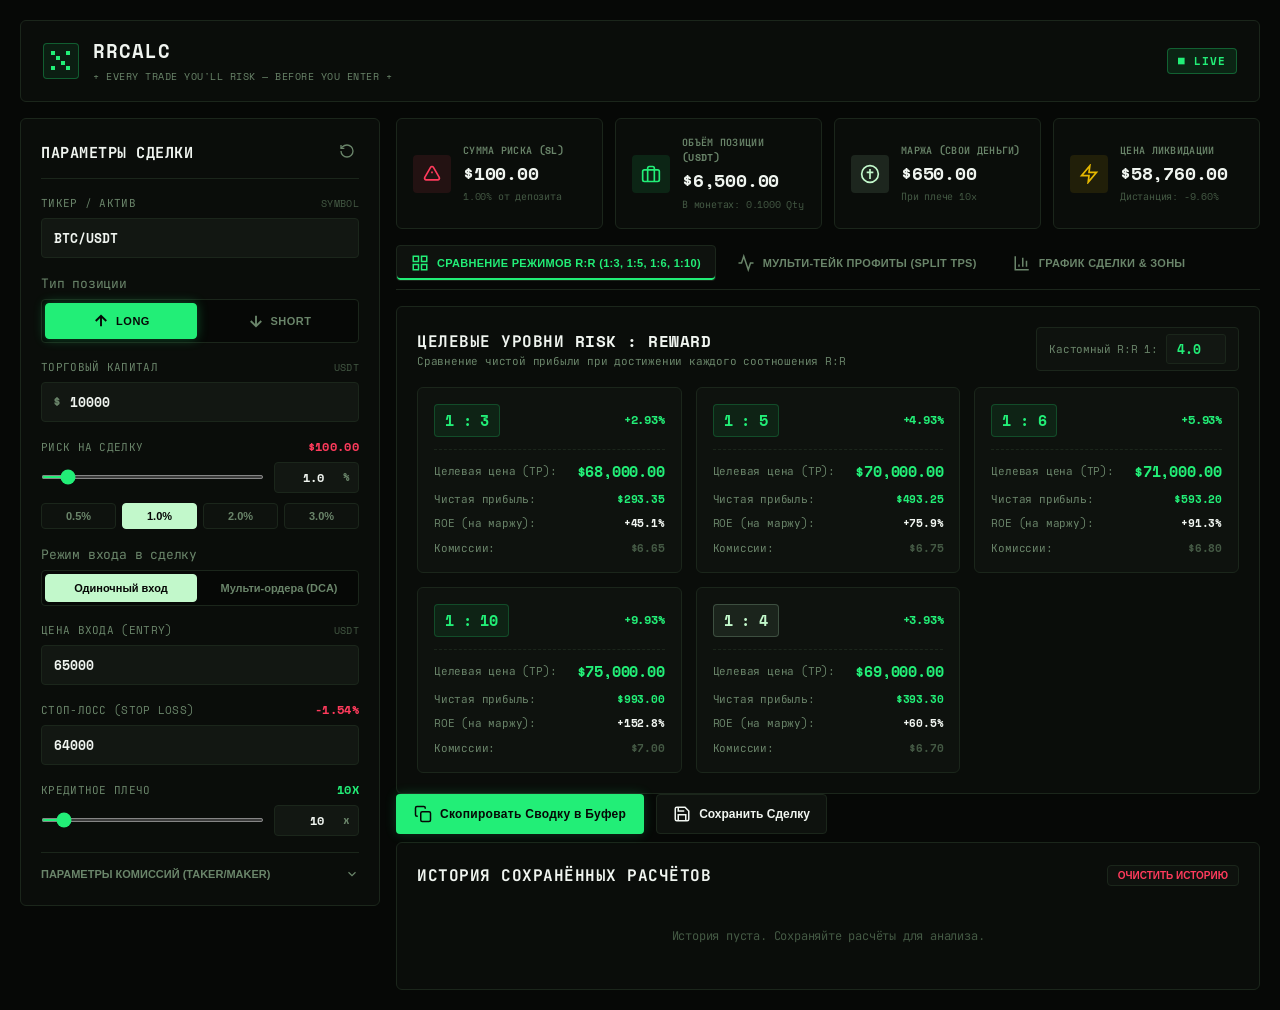
==== index.html @ 5f3790b4 "Add Ticker input and interactive trade pop-up modal for saved history" ====
<!DOCTYPE html>
<html lang="ru">
<head>
    <meta charset="UTF-8">
    <meta name="viewport" content="width=device-width, initial-scale=1.0">
    <title>Futures Risk & Reward Calculator | R:R 1:3, 1:5, 1:6, 1:10</title>
    <meta name="description" content="Профессиональный фьючерсный калькулятор риск-менеджмента, расчета размера позиции, плеча, ликвидации и R:R соотшений.">
    <!-- Google Fonts: Space Mono & JetBrains Mono -->
    <link rel="preconnect" href="https://fonts.googleapis.com">
    <link rel="preconnect" href="https://fonts.gstatic.com" crossorigin>
    <link href="https://fonts.googleapis.com/css2?family=JetBrains+Mono:wght@400;500;600;700&family=Space+Mono:ital,wght@0,400;0,700;1,400&display=swap" rel="stylesheet">
    <link rel="stylesheet" href="styles.css">
</head>
<body>
    <div class="app-container">
        <!-- BPSCAN Terminal Header Bar -->
        <header class="app-header">
            <div class="brand">
                <div class="brand-logo">
                    <svg width="24" height="24" viewBox="0 0 24 24" fill="none" xmlns="http://www.w3.org/2000/svg">
                        <rect x="2" y="2" width="4" height="4" fill="#22EE77"/>
                        <rect x="7" y="7" width="4" height="4" fill="#22EE77"/>
                        <rect x="12" y="12" width="4" height="4" fill="#22EE77"/>
                        <rect x="17" y="17" width="4" height="4" fill="#22EE77"/>
                        <rect x="17" y="2" width="4" height="4" fill="#22EE77"/>
                        <rect x="2" y="17" width="4" height="4" fill="#22EE77"/>
                    </svg>
                </div>
                <div class="brand-text">
                    <h1>RRCALC</h1>
                    <span class="brand-sub">+ EVERY TRADE YOU'LL RISK — BEFORE YOU ENTER +</span>
                </div>
            </div>
            <div class="header-status">
                <span class="live-badge">■ LIVE</span>
            </div>
        </header>

        <!-- Main Layout Split -->
        <div class="main-content">
            <!-- Sidebar: Parameters Input -->
            <aside class="sidebar-panel">
                <div class="panel-header">
                    <h2>Параметры Сделки</h2>
                    <button id="resetBtn" class="btn-icon" title="Сбросить всё">
                        <svg width="16" height="16" viewBox="0 0 24 24" fill="none" stroke="currentColor" stroke-width="2">
                            <path d="M3 12a9 9 0 1 0 9-9 9.75 9.75 0 0 0-6.74 2.74L3 8"/>
                            <path d="M3 3v5h5"/>
                        </svg>
                    </button>
                </div>

                <!-- Ticker / Coin Symbol -->
                <div class="input-group">
                    <div class="label-row">
                        <label for="tickerInput">Тикер / Актив</label>
                        <span class="unit">SYMBOL</span>
                    </div>
                    <div class="input-wrapper">
                        <input type="text" id="tickerInput" value="BTC/USDT" placeholder="BTC/USDT" style="text-transform: uppercase;">
                    </div>
                </div>

                <!-- Position Direction Switcher -->
                <div class="input-group">
                    <label>Тип позиции</label>
                    <div class="direction-switch">
                        <button id="dirLong" class="dir-btn long active">
                            <svg width="18" height="18" viewBox="0 0 24 24" fill="none" stroke="currentColor" stroke-width="2.5">
                                <path d="M12 19V5M5 12l7-7 7 7"/>
                            </svg>
                            LONG
                        </button>
                        <button id="dirShort" class="dir-btn short">
                            <svg width="18" height="18" viewBox="0 0 24 24" fill="none" stroke="currentColor" stroke-width="2.5">
                                <path d="M12 5v14M5 12l7 7 7-7"/>
                            </svg>
                            SHORT
                        </button>
                    </div>
                </div>

                <!-- Capital / Balance -->
                <div class="input-group">
                    <div class="label-row">
                        <label for="capitalInput">Торговый капитал</label>
                        <span class="unit">USDT</span>
                    </div>
                    <div class="input-wrapper has-symbol">
                        <span class="currency-symbol">$</span>
                        <input type="number" id="capitalInput" value="10000" step="100" min="1" placeholder="10000">
                    </div>
                </div>

                <!-- Risk Percentage -->
                <div class="input-group">
                    <div class="label-row">
                        <label for="riskPercentInput">Риск на сделку</label>
                        <span id="riskAmountDisplay" class="value-highlight red">$100.00</span>
                    </div>
                    <div class="slider-input-combo">
                        <input type="range" id="riskSlider" min="0.1" max="10" step="0.1" value="1.0">
                        <div class="number-suffix">
                            <input type="number" id="riskPercentInput" value="1.0" step="0.1" min="0.01" max="100">
                            <span>%</span>
                        </div>
                    </div>
                    <div class="preset-buttons">
                        <button class="risk-preset-btn" data-risk="0.5">0.5%</button>
                        <button class="risk-preset-btn active" data-risk="1.0">1.0%</button>
                        <button class="risk-preset-btn" data-risk="2.0">2.0%</button>
                        <button class="risk-preset-btn" data-risk="3.0">3.0%</button>
                    </div>
                </div>

                <!-- Entry Mode Switcher -->
                <div class="input-group">
                    <label>Режим входа в сделку</label>
                    <div class="mode-switch">
                        <button id="entryModeSingle" class="mode-btn active">Одиночный вход</button>
                        <button id="entryModeMulti" class="mode-btn">Мульти-ордера (DCA)</button>
                    </div>
                </div>

                <!-- Single Entry Price -->
                <div class="input-group" id="singleEntryGroup">
                    <div class="label-row">
                        <label for="entryPriceInput">Цена входа (Entry)</label>
                        <span class="unit">USDT</span>
                    </div>
                    <div class="input-wrapper">
                        <input type="number" id="entryPriceInput" value="65000" step="any" min="0.000001" placeholder="65000">
                    </div>
                </div>

                <!-- Multi-Order DCA Entry Group -->
                <div class="input-group hidden" id="multiEntryGroup">
                    <div class="label-row">
                        <label>Ордера входа (Сетка DCA)</label>
                        <span id="multiAvgPriceDisplay" class="value-highlight accent">Ср. цена: 65000</span>
                    </div>
                    <div id="multiOrdersList" class="multi-orders-list">
                        <!-- Dynamic Multi-Orders inputs -->
                    </div>
                    <button type="button" id="addMultiOrderBtn" class="btn-small-dashed">
                        + Добавить ордер входа
                    </button>
                    <div class="multi-alloc-warning" id="multiAllocWarning">
                        Сумма долей должна быть 100%
                    </div>
                </div>

                <!-- Stop Loss Price -->
                <div class="input-group">
                    <div class="label-row">
                        <label for="stopLossInput">Стоп-лосс (Stop Loss)</label>
                        <span id="stopDistanceDisplay" class="value-highlight red">-1.54%</span>
                    </div>
                    <div class="input-wrapper danger-focus">
                        <input type="number" id="stopLossInput" value="64000" step="any" min="0.000001" placeholder="64000">
                    </div>
                </div>

                <!-- Leverage & Margin Mode -->
                <div class="input-group">
                    <div class="label-row">
                        <label for="leverageInput">Кредитное плечо</label>
                        <span id="leverageValueDisplay" class="value-highlight accent">10x</span>
                    </div>
                    <div class="slider-input-combo">
                        <input type="range" id="leverageSlider" min="1" max="125" step="1" value="10">
                        <div class="number-suffix">
                            <input type="number" id="leverageInput" value="10" min="1" max="125">
                            <span>x</span>
                        </div>
                    </div>
                </div>

                <!-- Exchange Fee Settings -->
                <div class="input-group collapsible">
                    <button type="button" class="collapsible-toggle" id="feeToggle">
                        <span>Параметры комиссий (Taker/Maker)</span>
                        <svg width="14" height="14" viewBox="0 0 24 24" fill="none" stroke="currentColor" stroke-width="2">
                            <path d="M6 9l6 6 6-6"/>
                        </svg>
                    </button>
                    <div class="collapsible-content" id="feeContent">
                        <div class="label-row">
                            <label for="feeInput">Комиссия за сделку (вход + выход)</label>
                            <span class="unit">%</span>
                        </div>
                        <input type="number" id="feeInput" value="0.05" step="0.01" min="0">
                        <span class="help-text">По умолчанию 0.05% (средняя ставка фьючерсов Bybit/Binance)</span>
                    </div>
                </div>
            </aside>

            <!-- Dashboard Content Area -->
            <main class="dashboard-area">
                
                <!-- Quick Metric Cards Overview -->
                <section class="metrics-grid">
                    <div class="metric-card">
                        <div class="metric-icon risk-bg">
                            <svg width="20" height="20" viewBox="0 0 24 24" fill="none" stroke="currentColor" stroke-width="2">
                                <path d="M12 9v2m0 4h.01m-6.938 4h13.856c1.54 0 2.502-1.667 1.732-3L13.732 4c-.77-1.333-2.694-1.333-3.464 0L3.34 16c-.77 1.333.192 3 1.732 3z"/>
                            </svg>
                        </div>
                        <div class="metric-data">
                            <span class="metric-title">Сумма Риска (SL)</span>
                            <span class="metric-value red" id="cardRiskUsdt">$100.00</span>
                            <span class="metric-sub" id="cardRiskPct">1.00% от депозита</span>
                        </div>
                    </div>

                    <div class="metric-card">
                        <div class="metric-icon pos-bg">
                            <svg width="20" height="20" viewBox="0 0 24 24" fill="none" stroke="currentColor" stroke-width="2">
                                <rect x="2" y="7" width="20" height="14" rx="2" ry="2"/>
                                <path d="M16 21V5a2 2 0 0 0-2-2h-4a2 2 0 0 0-2 2v16"/>
                            </svg>
                        </div>
                        <div class="metric-data">
                            <span class="metric-title">Объём Позиции (USDT)</span>
                            <span class="metric-value accent" id="cardPosUsdt">$50.00</span>
                            <span class="metric-sub" id="cardPosCoins">В монетах: 5.00 Qty</span>
                        </div>
                    </div>

                    <div class="metric-card">
                        <div class="metric-icon margin-bg">
                            <svg width="20" height="20" viewBox="0 0 24 24" fill="none" stroke="currentColor" stroke-width="2">
                                <circle cx="12" cy="12" r="10"/>
                                <path d="M12 6v12M16 10H8"/>
                            </svg>
                        </div>
                        <div class="metric-data">
                            <span class="metric-title">Маржа (Свои деньги)</span>
                            <span class="metric-value accent" id="cardMarginUsdt">$650.00</span>
                            <span class="metric-sub" id="cardMarginRatio">При плече 10x</span>
                        </div>
                    </div>

                    <div class="metric-card">
                        <div class="metric-icon liq-bg">
                            <svg width="20" height="20" viewBox="0 0 24 24" fill="none" stroke="currentColor" stroke-width="2">
                                <path d="M13 2L3 14h9l-1 8 10-12h-9l1-8z"/>
                            </svg>
                        </div>
                        <div class="metric-data">
                            <span class="metric-title">Цена Ликвидации</span>
                            <span class="metric-value warning" id="cardLiqPrice">$58,760.00</span>
                            <span class="metric-sub" id="cardLiqDist">Дистанция: -9.60%</span>
                        </div>
                    </div>
                </section>

                <!-- Tabs Navigation -->
                <nav class="view-tabs">
                    <button class="tab-btn active" data-tab="tabRrModes">
                        <svg width="18" height="18" viewBox="0 0 24 24" fill="none" stroke="currentColor" stroke-width="2">
                            <rect x="3" y="3" width="7" height="7"/>
                            <rect x="14" y="3" width="7" height="7"/>
                            <rect x="14" y="14" width="7" height="7"/>
                            <rect x="3" y="14" width="7" height="7"/>
                        </svg>
                        Сравнение Режимов R:R (1:3, 1:5, 1:6, 1:10)
                    </button>
                    <button class="tab-btn hidden" id="tabBtnMultiOrders" data-tab="tabMultiOrders">
                        <svg width="18" height="18" viewBox="0 0 24 24" fill="none" stroke="currentColor" stroke-width="2">
                            <line x1="8" y1="6" x2="21" y2="6"></line>
                            <line x1="8" y1="12" x2="21" y2="12"></line>
                            <line x1="8" y1="18" x2="21" y2="18"></line>
                            <line x1="3" y1="6" x2="3.01" y2="6"></line>
                            <line x1="3" y1="12" x2="3.01" y2="12"></line>
                            <line x1="3" y1="18" x2="3.01" y2="18"></line>
                        </svg>
                        Детали Сетки Ордеров (DCA)
                    </button>
                    <button class="tab-btn" data-tab="tabPartialTp">
                        <svg width="18" height="18" viewBox="0 0 24 24" fill="none" stroke="currentColor" stroke-width="2">
                            <path d="M22 12h-4l-3 9L9 3l-3 9H2"/>
                        </svg>
                        Мульти-Тейк Профиты (Split TPs)
                    </button>
                    <button class="tab-btn" data-tab="tabVisualizer">
                        <svg width="18" height="18" viewBox="0 0 24 24" fill="none" stroke="currentColor" stroke-width="2">
                            <path d="M3 3v18h18"/>
                            <path d="M18 17V9"/>
                            <path d="M13 17V5"/>
                            <path d="M8 17v-3"/>
                        </svg>
                        График Сделки & Зоны
                    </button>
                </nav>

                <!-- TAB 1: R:R Target Modes -->
                <div id="tabRrModes" class="tab-pane active">
                    <div class="section-card">
                        <div class="section-header">
                            <div>
                                <h3>Целевые уровни Risk : Reward</h3>
                                <p class="section-subtitle">Сравнение чистой прибыли при достижении каждого соотношения R:R</p>
                            </div>
                            <div class="custom-rr-builder">
                                <label for="customRrInput">Кастомный R:R 1:</label>
                                <input type="number" id="customRrInput" value="4.0" step="0.1" min="0.5" max="100">
                            </div>
                        </div>

                        <div class="rr-cards-grid" id="rrCardsContainer">
                            <!-- Injected dynamically via JS: 1:3, 1:5, 1:6, 1:10, Custom -->
                        </div>
                    </div>
                <!-- TAB Multi-Orders Breakdown -->
                <div id="tabMultiOrders" class="tab-pane">
                    <div class="section-card">
                        <div class="section-header">
                            <div>
                                <h3>Детали лимитных ордеров (Сетка DCA)</h3>
                                <p class="section-subtitle">Расчёт объёмов, количества монет и маржи для каждого ордера сетки</p>
                            </div>
                            <div class="value-highlight accent" id="multiAvgEntrySummary">
                                Средняя цена входа: $0.00
                            </div>
                        </div>

                        <div class="table-responsive">
                            <table class="dca-table" id="dcaBreakdownTable">
                                <thead>
                                    <tr>
                                        <th>Ордер #</th>
                                        <th>Цена входа</th>
                                        <th>Доля (%)</th>
                                        <th>Номинал ($)</th>
                                        <th>Монеты (Qty)</th>
                                        <th>Маржа ($)</th>
                                        <th>Дистанция до SL</th>
                                    </tr>
                                </thead>
                                <tbody id="dcaBreakdownTbody">
                                    <!-- Dynamic rows injected via JS -->
                                </tbody>
                            </table>
                        </div>
                    </div>
                </div>

                <!-- TAB 2: Partial Take Profit Calculator -->
                <div id="tabPartialTp" class="tab-pane">
                    <div class="section-card">
                        <div class="section-header">
                            <div>
                                <h3>Частичный фиксация прибыли (Partial TPs)</h3>
                                <p class="section-subtitle">Разбей каскад тейк-профитов на несколько целей для снижения риска</p>
                            </div>
                            <button id="addTpStepBtn" class="btn-secondary">
                                + Добавить Тейк
                            </button>
                        </div>

                        <div class="partial-tp-layout">
                            <div class="tp-steps-list" id="tpStepsContainer">
                                <!-- Partial TP steps generated via JS -->
                            </div>

                            <div class="partial-tp-summary card-glass">
                                <h4>Итоговая сводка каскада</h4>
                                <div class="summary-line">
                                    <span>Распределено объёма:</span>
                                    <span id="tpTotalAllocatedPct" class="fw-bold">100%</span>
                                </div>
                                <div class="summary-line">
                                    <span>Средневзвешенный R:R:</span>
                                    <span id="tpWeightedRr" class="fw-bold green">1 : 4.80</span>
                                </div>
                                <div class="summary-line">
                                    <span>Общая чистая прибыль:</span>
                                    <span id="tpTotalProfitUsdt" class="fw-bold green">$480.00</span>
                                </div>
                                <div class="summary-line">
                                    <span>Прирост к депозиту:</span>
                                    <span id="tpTotalGrowthPct" class="fw-bold green">+4.80%</span>
                                </div>
                                <div class="alloc-progress-bar">
                                    <div id="allocProgressFill" class="alloc-progress-fill" style="width: 100%;"></div>
                                </div>
                            </div>
                        </div>
                    </div>
                </div>

                <!-- TAB 3: Interactive Canvas Visualizer -->
                <div id="tabVisualizer" class="tab-pane">
                    <div class="section-card visualizer-card">
                        <div class="section-header">
                            <div>
                                <h3>Визуализация Уровней и Зон</h3>
                                <p class="section-subtitle">Интерактивный график сделки с отображением расстояний, StopLoss, Тейков и Ликвидации</p>
                            </div>
                            <div class="vis-controls">
                                <button class="btn-small active" id="visToggleGrid">Сетка</button>
                                <button class="btn-small" id="visToggleLiq">Ликвидация</button>
                            </div>
                        </div>

                        <div class="canvas-wrapper">
                            <canvas id="tradeCanvas" width="900" height="480"></canvas>
                        </div>
                    </div>
                </div>

                <!-- Bottom Action Bar & History -->
                <section class="action-footer">
                    <div class="copy-box">
                        <button id="copySummaryBtn" class="btn-primary">
                            <svg width="18" height="18" viewBox="0 0 24 24" fill="none" stroke="currentColor" stroke-width="2">
                                <rect x="9" y="9" width="13" height="13" rx="2" ry="2"/>
                                <path d="M5 15H4a2 2 0 0 1-2-2V4a2 2 0 0 1 2-2h9a2 2 0 0 1 2 2v1"/>
                            </svg>
                            Скопировать Сводку в Буфер
                        </button>
                        <button id="saveHistoryBtn" class="btn-secondary">
                            <svg width="18" height="18" viewBox="0 0 24 24" fill="none" stroke="currentColor" stroke-width="2">
                                <path d="M19 21H5a2 2 0 0 1-2-2V5a2 2 0 0 1 2-2h11l5 5v11a2 2 0 0 1-2 2z"/>
                                <polyline points="17 21 17 13 7 13 7 21"/>
                                <polyline points="7 3 7 8 15 8"/>
                            </svg>
                            Сохранить Сделку
                        </button>
                    </div>
                </section>

                <!-- History Drawer / Section -->
                <section class="section-card history-section">
                    <div class="section-header">
                        <h3>История Сохранённых Расчётов</h3>
                        <button id="clearHistoryBtn" class="btn-small danger-text">Очистить историю</button>
                    </div>
                    <div id="historyListContainer" class="history-grid">
                        <div class="empty-state">История пуста. Сохраняйте расчёты для дальнейшего анализа.</div>
                    </div>
                </section>

            </main>
        </div>
    </div>

    <!-- Notification Toast -->
    <div id="toast" class="toast hidden">Сводка скопирована в буфер обмена!</div>

    <!-- Trade Details Pop-up Modal -->
    <div id="tradeModal" class="modal-overlay hidden">
        <div class="modal-card">
            <div class="modal-header">
                <div>
                    <h3 id="modalTitle">🟢 LONG BTC/USDT (10x)</h3>
                    <span id="modalTimestamp" class="modal-time">Сохранено: 08:52</span>
                </div>
                <button id="closeModalBtn" class="btn-icon" title="Закрыть">
                    <svg width="20" height="20" viewBox="0 0 24 24" fill="none" stroke="currentColor" stroke-width="2">
                        <line x1="18" y1="6" x2="6" y2="18"></line>
                        <line x1="6" y1="6" x2="18" y2="18"></line>
                    </svg>
                </button>
            </div>
            
            <div class="modal-body" id="modalBodyContent">
                <!-- Dynamically injected trade details, metrics & R:R table -->
            </div>

            <div class="modal-footer">
                <button id="modalRestoreBtn" class="btn-primary">
                    <svg width="16" height="16" viewBox="0 0 24 24" fill="none" stroke="currentColor" stroke-width="2">
                        <path d="M3 12a9 9 0 1 0 9-9 9.75 9.75 0 0 0-6.74 2.74L3 8"/>
                        <path d="M3 3v5h5"/>
                    </svg>
                    Загрузить в калькулятор
                </button>
                <button id="modalCopyBtn" class="btn-secondary">Скопировать сводку</button>
                <button id="modalCloseBtn" class="btn-secondary">Закрыть</button>
            </div>
        </div>
    </div>

    <script src="app.js"></script>
</body>
</html>
---- styles.css ----
/* ==========================================================================
   FUTURES RISK & REWARD CALCULATOR - STYLESHEET
   Aesthetics: BPSCAN Terminal Aesthetic (Matrix Green, Space Mono, Dark Panels)
   ========================================================================== */

:root {
    /* BPSCAN Terminal Color Palette */
    --bg-dark: #060806;
    --bg-panel: #0A0D0A;
    --bg-card: #0E120E;
    --bg-input: #121712;
    --bg-input-hover: #182018;

    --border-color: #1B261B;
    --border-light: #263826;
    --border-accent: #22EE77;

    --text-main: #F0F5F0;
    --text-muted: #6A856A;
    --text-dim: #445944;

    /* Accent & Status Colors */
    --color-long: #22EE77;
    --color-long-glow: rgba(34, 238, 119, 0.2);
    --color-short: #FF3B5C;
    --color-short-glow: rgba(255, 59, 92, 0.2);
    
    --color-mint: #C2F8CB;
    --color-mint-text: #060806;
    
    --color-accent: #22EE77;
    --color-accent-hover: #1CDA6C;
    --color-accent-glow: rgba(34, 238, 119, 0.25);
    
    --color-warning: #E6B800;
    --color-warning-glow: rgba(230, 184, 0, 0.15);

    /* Fonts: BPSCAN Terminal uses Monospace typography */
    --font-sans: 'Space Mono', 'JetBrains Mono', monospace;
    --font-mono: 'Space Mono', 'JetBrains Mono', monospace;

    /* Radii & Sharp Edges */
    --radius-sm: 4px;
    --radius-md: 6px;
    --radius-lg: 10px;
    --transition-fast: 0.12s ease;
    --transition-norm: 0.2s ease;
}

* {
    box-sizing: border-box;
    margin: 0;
    padding: 0;
}

html, body {
    width: 100%;
    max-width: 100%;
    overflow-x: hidden;
}

body {
    background-color: var(--bg-dark);
    color: var(--text-main);
    font-family: var(--font-mono);
    font-size: 13px;
    line-height: 1.5;
    -webkit-font-smoothing: antialiased;
    min-height: 100vh;
    letter-spacing: -0.2px;
}

/* Custom Scrollbar */
::-webkit-scrollbar {
    width: 5px;
    height: 5px;
}
::-webkit-scrollbar-track {
    background: var(--bg-dark);
}
::-webkit-scrollbar-thumb {
    background: var(--border-color);
    border-radius: 2px;
}
::-webkit-scrollbar-thumb:hover {
    background: var(--color-long);
}

.app-container {
    width: 100%;
    max-width: 1400px;
    margin: 0 auto;
    padding: 20px;
    display: flex;
    flex-direction: column;
    gap: 16px;
    min-height: 100vh;
    overflow-x: hidden;
}

/* Header - BPSCAN Terminal Style */
.app-header {
    background: var(--bg-panel);
    border: 1px solid var(--border-color);
    border-radius: var(--radius-md);
    padding: 16px 22px;
    display: flex;
    justify-content: space-between;
    align-items: center;
    flex-wrap: wrap;
    gap: 16px;
}

.brand {
    display: flex;
    align-items: center;
    gap: 14px;
}

.brand-logo {
    width: 36px;
    height: 36px;
    background: rgba(34, 238, 119, 0.08);
    border: 1px solid rgba(34, 238, 119, 0.3);
    border-radius: var(--radius-sm);
    display: flex;
    align-items: center;
    justify-content: center;
}

.brand-text h1 {
    font-size: 1.2rem;
    font-weight: 700;
    color: var(--text-main);
    letter-spacing: 1px;
}

.brand-sub {
    font-size: 10px;
    color: var(--text-muted);
    font-weight: 400;
    letter-spacing: 0.5px;
}

.header-status {
    display: flex;
    align-items: center;
    gap: 10px;
}

.live-badge {
    font-size: 11px;
    font-weight: 700;
    color: var(--color-long);
    background: rgba(34, 238, 119, 0.1);
    border: 1px solid rgba(34, 238, 119, 0.3);
    padding: 4px 10px;
    border-radius: var(--radius-sm);
    letter-spacing: 1px;
}

/* Main Content Layout */
.main-content {
    display: grid;
    grid-template-columns: 360px 1fr;
    gap: 16px;
    align-items: start;
}

@media (max-width: 1024px) {
    .main-content {
        grid-template-columns: 1fr;
    }
}

/* Sidebar Panel */
.sidebar-panel {
    background: var(--bg-panel);
    border: 1px solid var(--border-color);
    border-radius: var(--radius-md);
    padding: 20px;
    display: flex;
    flex-direction: column;
    gap: 16px;
}

.panel-header {
    display: flex;
    justify-content: space-between;
    align-items: center;
    padding-bottom: 12px;
    border-bottom: 1px solid var(--border-color);
}

.panel-header h2 {
    font-size: 0.95rem;
    font-weight: 700;
    text-transform: uppercase;
    letter-spacing: 0.5px;
}

.btn-icon {
    background: transparent;
    border: none;
    color: var(--text-muted);
    cursor: pointer;
    padding: 4px;
    border-radius: var(--radius-sm);
    transition: var(--transition-fast);
}
.btn-icon:hover {
    color: var(--color-long);
    background: var(--bg-card);
}

/* Inputs & Segmented Buttons */
.input-group {
    display: flex;
    flex-direction: column;
    gap: 6px;
}

.label-row {
    display: flex;
    justify-content: space-between;
    align-items: center;
    font-size: 11px;
    text-transform: uppercase;
    letter-spacing: 0.3px;
}

.input-group label {
    color: var(--text-muted);
    font-weight: 400;
}

.unit {
    color: var(--text-dim);
    font-size: 10px;
}

.value-highlight {
    font-weight: 700;
    font-size: 12px;
}
.value-highlight.red { color: var(--color-short); }
.value-highlight.green { color: var(--color-long); }
.value-highlight.accent { color: var(--color-long); }
.value-highlight.warning { color: var(--color-warning); }

/* Direction Switcher (BPSCAN style toggle buttons) */
.direction-switch {
    display: grid;
    grid-template-columns: 1fr 1fr;
    gap: 6px;
    background: var(--bg-dark);
    padding: 3px;
    border-radius: var(--radius-sm);
    border: 1px solid var(--border-color);
}

.dir-btn {
    display: flex;
    align-items: center;
    justify-content: center;
    gap: 6px;
    padding: 8px;
    border: 1px solid transparent;
    border-radius: var(--radius-sm);
    background: transparent;
    color: var(--text-muted);
    font-weight: 700;
    font-size: 11px;
    cursor: pointer;
    letter-spacing: 0.5px;
    transition: var(--transition-fast);
}

.dir-btn.long.active {
    background: var(--color-long);
    color: #060806;
    border-color: var(--color-long);
    box-shadow: 0 0 12px rgba(34, 238, 119, 0.3);
}

.dir-btn.short.active {
    background: var(--color-short);
    color: #FFFFFF;
    border-color: var(--color-short);
    box-shadow: 0 0 12px rgba(255, 59, 92, 0.3);
}

/* Mode Switcher */
.mode-switch {
    display: grid;
    grid-template-columns: 1fr 1fr;
    gap: 6px;
    background: var(--bg-dark);
    padding: 3px;
    border-radius: var(--radius-sm);
    border: 1px solid var(--border-color);
}

.mode-btn {
    padding: 7px 10px;
    border: 1px solid transparent;
    border-radius: var(--radius-sm);
    background: transparent;
    color: var(--text-muted);
    font-weight: 700;
    font-size: 11px;
    cursor: pointer;
    transition: var(--transition-fast);
}

.mode-btn.active {
    background: var(--color-mint);
    color: var(--color-mint-text);
    border-color: var(--color-mint);
    font-weight: 700;
}

.hidden {
    display: none !important;
}

/* Input Fields */
.input-wrapper {
    position: relative;
    display: flex;
    align-items: center;
}

.input-wrapper input {
    width: 100%;
    background: var(--bg-input);
    border: 1px solid var(--border-color);
    border-radius: var(--radius-sm);
    color: var(--text-main);
    font-family: var(--font-mono);
    font-size: 13px;
    font-weight: 600;
    padding: 9px 12px;
    outline: none;
    transition: var(--transition-fast);
}

.input-wrapper.has-symbol input,
.input-wrapper:has(.currency-symbol) input {
    padding-left: 28px !important;
}

.input-wrapper .currency-symbol {
    position: absolute;
    left: 12px;
    color: var(--text-muted);
    font-weight: 700;
    font-size: 13px;
    pointer-events: none;
    z-index: 2;
}

.input-wrapper input:focus {
    border-color: var(--color-long);
    background: var(--bg-input-hover);
    box-shadow: 0 0 8px rgba(34, 238, 119, 0.2);
}

.input-wrapper.danger-focus input:focus {
    border-color: var(--color-short);
    box-shadow: 0 0 8px rgba(255, 59, 92, 0.2);
}

.slider-input-combo {
    display: flex;
    align-items: center;
    gap: 10px;
}

.slider-input-combo input[type="range"] {
    flex: 1;
    height: 4px;
    border-radius: 2px;
    background: var(--bg-input);
    accent-color: var(--color-long);
    cursor: pointer;
}

.number-suffix {
    display: flex;
    align-items: center;
    background: var(--bg-input);
    border: 1px solid var(--border-color);
    border-radius: var(--radius-sm);
    padding-right: 8px;
    width: 85px;
}

.number-suffix input {
    width: 100%;
    background: transparent;
    border: none;
    color: var(--text-main);
    font-family: var(--font-mono);
    font-size: 12px;
    font-weight: 600;
    padding: 6px 4px 6px 8px;
    outline: none;
    text-align: right;
}

.number-suffix span {
    color: var(--text-muted);
    font-size: 11px;
    font-weight: 600;
}

/* Preset Buttons - BPSCAN solid mint active style */
.preset-buttons {
    display: grid;
    grid-template-columns: repeat(4, 1fr);
    gap: 6px;
    margin-top: 4px;
}

.risk-preset-btn {
    background: var(--bg-card);
    border: 1px solid var(--border-color);
    color: var(--text-muted);
    font-size: 11px;
    font-weight: 700;
    padding: 6px 4px;
    border-radius: var(--radius-sm);
    cursor: pointer;
    transition: var(--transition-fast);
}

.risk-preset-btn:hover {
    color: var(--text-main);
    border-color: var(--border-light);
}

.risk-preset-btn.active {
    background: var(--color-mint);
    color: var(--color-mint-text);
    border-color: var(--color-mint);
}

/* Collapsible Fee */
.collapsible {
    border-top: 1px solid var(--border-color);
    padding-top: 10px;
}

.collapsible-toggle {
    width: 100%;
    display: flex;
    justify-content: space-between;
    align-items: center;
    background: transparent;
    border: none;
    color: var(--text-muted);
    font-size: 11px;
    font-weight: 600;
    cursor: pointer;
    padding: 4px 0;
    text-transform: uppercase;
}
.collapsible-toggle:hover {
    color: var(--color-long);
}

.collapsible-content {
    display: none;
    flex-direction: column;
    gap: 6px;
    margin-top: 8px;
}

.collapsible-content.open {
    display: flex;
}

.help-text {
    font-size: 10px;
    color: var(--text-dim);
}

/* Multi Orders DCA List */
.multi-orders-list {
    display: flex;
    flex-direction: column;
    gap: 8px;
}

.multi-order-row {
    display: flex;
    align-items: center;
    gap: 6px;
    background: var(--bg-card);
    padding: 6px 8px;
    border-radius: var(--radius-sm);
    border: 1px solid var(--border-color);
}

.order-badge {
    font-size: 10px;
    font-weight: 700;
    color: var(--color-long);
    background: rgba(34, 238, 119, 0.1);
    padding: 3px 6px;
    border-radius: 3px;
    white-space: nowrap;
}

.multi-order-row .input-wrapper {
    flex: 1;
}

.multi-order-row .number-suffix {
    width: 75px;
}

.btn-small-dashed {
    background: transparent;
    border: 1px dashed var(--border-light);
    color: var(--text-muted);
    padding: 7px 12px;
    border-radius: var(--radius-sm);
    font-size: 11px;
    font-weight: 600;
    cursor: pointer;
    transition: var(--transition-fast);
    text-align: center;
}

.btn-small-dashed:hover {
    border-color: var(--color-long);
    color: var(--color-long);
    background: rgba(34, 238, 119, 0.05);
}

.multi-alloc-warning {
    font-size: 10px;
    color: var(--color-warning);
    display: none;
    font-weight: 600;
}

.multi-alloc-warning.visible {
    display: block;
}

/* Dashboard Area */
.dashboard-area {
    display: flex;
    flex-direction: column;
    gap: 16px;
}

/* Metric Cards Grid - BPSCAN Terminal Cards */
.metrics-grid {
    display: grid;
    grid-template-columns: repeat(auto-fit, minmax(200px, 1fr));
    gap: 12px;
}

.metric-card {
    background: var(--bg-panel);
    border: 1px solid var(--border-color);
    border-radius: var(--radius-md);
    padding: 16px;
    display: flex;
    align-items: center;
    gap: 12px;
    transition: var(--transition-norm);
}

.metric-card:hover {
    border-color: var(--border-light);
}

.metric-icon {
    width: 38px;
    height: 38px;
    border-radius: var(--radius-sm);
    display: flex;
    align-items: center;
    justify-content: center;
    flex-shrink: 0;
}

.metric-icon.risk-bg { background: rgba(255, 59, 92, 0.1); color: var(--color-short); }
.metric-icon.pos-bg { background: rgba(34, 238, 119, 0.1); color: var(--color-long); }
.metric-icon.margin-bg { background: rgba(194, 248, 203, 0.1); color: var(--color-mint); }
.metric-icon.liq-bg { background: rgba(230, 184, 0, 0.1); color: var(--color-warning); }

.metric-data {
    display: flex;
    flex-direction: column;
    gap: 2px;
    overflow: hidden;
}

.metric-title {
    font-size: 10px;
    color: var(--text-muted);
    font-weight: 600;
    text-transform: uppercase;
    letter-spacing: 0.3px;
}

.metric-value {
    font-size: 1.15rem;
    font-weight: 700;
    white-space: nowrap;
}

.metric-sub {
    font-size: 10px;
    color: var(--text-dim);
    white-space: nowrap;
}

/* Tabs Navigation - BPSCAN Mono Tabs */
.view-tabs {
    display: flex;
    gap: 6px;
    border-bottom: 1px solid var(--border-color);
    padding-bottom: 8px;
    overflow-x: auto;
}

.tab-btn {
    background: transparent;
    border: 1px solid transparent;
    color: var(--text-muted);
    font-weight: 700;
    font-size: 11px;
    padding: 8px 14px;
    border-radius: var(--radius-sm);
    display: flex;
    align-items: center;
    gap: 8px;
    cursor: pointer;
    white-space: nowrap;
    text-transform: uppercase;
    letter-spacing: 0.3px;
    transition: var(--transition-fast);
}

.tab-btn:hover {
    color: var(--text-main);
    background: var(--bg-panel);
}

.tab-btn.active {
    background: var(--bg-card);
    color: var(--color-long);
    border-color: var(--border-color);
    box-shadow: inset 0 -2px 0 var(--color-long);
}

/* Tab Panes */
.tab-pane {
    display: none;
}

.tab-pane.active {
    display: block;
}

/* Section Card */
.section-card {
    background: var(--bg-panel);
    border: 1px solid var(--border-color);
    border-radius: var(--radius-md);
    padding: 20px;
    display: flex;
    flex-direction: column;
    gap: 16px;
}

.section-header {
    display: flex;
    justify-content: space-between;
    align-items: center;
    flex-wrap: wrap;
    gap: 12px;
}

.section-header h3 {
    font-size: 1rem;
    font-weight: 700;
    text-transform: uppercase;
    letter-spacing: 0.5px;
}

.section-subtitle {
    font-size: 11px;
    color: var(--text-muted);
}

/* Custom R:R Builder */
.custom-rr-builder {
    display: flex;
    align-items: center;
    gap: 8px;
    background: var(--bg-card);
    padding: 6px 12px;
    border-radius: var(--radius-sm);
    border: 1px solid var(--border-color);
    font-size: 11px;
    color: var(--text-muted);
}

.custom-rr-builder input {
    width: 60px;
    background: var(--bg-input);
    border: 1px solid var(--border-color);
    border-radius: 3px;
    color: var(--color-long);
    font-family: var(--font-mono);
    font-weight: 700;
    padding: 4px 6px;
    outline: none;
    text-align: center;
}

/* R:R Cards Grid */
.rr-cards-grid {
    display: grid;
    grid-template-columns: repeat(auto-fit, minmax(220px, 1fr));
    gap: 14px;
}

.rr-card {
    background: var(--bg-card);
    border: 1px solid var(--border-color);
    border-radius: var(--radius-md);
    padding: 16px;
    display: flex;
    flex-direction: column;
    gap: 12px;
    position: relative;
    overflow: hidden;
    transition: var(--transition-norm);
}

.rr-card:hover {
    border-color: var(--color-long);
}

.rr-card-header {
    display: flex;
    justify-content: space-between;
    align-items: center;
}

.rr-badge {
    font-weight: 800;
    font-size: 0.95rem;
    color: var(--color-long);
    background: rgba(34, 238, 119, 0.08);
    padding: 4px 10px;
    border-radius: 4px;
    border: 1px solid rgba(34, 238, 119, 0.2);
}

.rr-card.custom .rr-badge {
    color: var(--color-mint);
    background: rgba(194, 248, 203, 0.08);
    border-color: rgba(194, 248, 203, 0.2);
}

.rr-stat-group {
    display: flex;
    flex-direction: column;
    gap: 8px;
    border-top: 1px dashed var(--border-color);
    padding-top: 10px;
}

.stat-row {
    display: flex;
    justify-content: space-between;
    align-items: center;
    font-size: 11px;
}

.stat-row .label {
    color: var(--text-muted);
}

.stat-row .val {
    font-weight: 600;
}

.stat-row .val.green { color: var(--color-long); }
.stat-row .val.highlight { font-size: 0.95rem; font-weight: 700; }

/* Partial TP Layout */
.partial-tp-layout {
    display: grid;
    grid-template-columns: 1fr 300px;
    gap: 16px;
}

@media (max-width: 900px) {
    .partial-tp-layout {
        grid-template-columns: 1fr;
    }
}

.tp-steps-list {
    display: flex;
    flex-direction: column;
    gap: 10px;
}

.tp-step-item {
    background: var(--bg-card);
    border: 1px solid var(--border-color);
    border-radius: var(--radius-sm);
    padding: 12px 14px;
    display: flex;
    align-items: center;
    justify-content: space-between;
    gap: 12px;
    flex-wrap: wrap;
}

.tp-step-info {
    display: flex;
    align-items: center;
    gap: 12px;
}

.tp-tag {
    font-weight: 700;
    font-size: 11px;
    color: var(--color-long);
    background: rgba(34, 238, 119, 0.1);
    padding: 4px 8px;
    border-radius: 3px;
}

.tp-controls {
    display: flex;
    align-items: center;
    gap: 12px;
}

.tp-controls .number-suffix {
    width: 90px;
}

.partial-tp-summary {
    background: var(--bg-card);
    border: 1px solid var(--border-color);
    border-radius: var(--radius-md);
    padding: 16px;
    display: flex;
    flex-direction: column;
    gap: 12px;
}

.partial-tp-summary h4 {
    font-size: 12px;
    font-weight: 700;
    text-transform: uppercase;
    border-bottom: 1px solid var(--border-color);
    padding-bottom: 8px;
}

.summary-line {
    display: flex;
    justify-content: space-between;
    align-items: center;
    font-size: 11px;
    color: var(--text-muted);
}

.summary-line span.fw-bold {
    color: var(--text-main);
    font-weight: 700;
}
.summary-line span.green { color: var(--color-long); }

.alloc-progress-bar {
    height: 5px;
    background: var(--bg-input);
    border-radius: 2px;
    overflow: hidden;
    margin-top: 4px;
}

.alloc-progress-fill {
    height: 100%;
    background: var(--color-long);
    border-radius: 2px;
    transition: width var(--transition-fast);
}

/* DCA Table */
.table-responsive {
    overflow-x: auto;
}

.dca-table {
    width: 100%;
    border-collapse: collapse;
    font-size: 11px;
    text-align: left;
}

.dca-table th, .dca-table td {
    padding: 10px 14px;
    border-bottom: 1px solid var(--border-color);
}

.dca-table th {
    color: var(--text-muted);
    font-weight: 700;
    font-size: 10px;
    text-transform: uppercase;
    background: var(--bg-dark);
}

.dca-table tr:hover td {
    background: var(--bg-card);
}

/* Canvas Visualizer */
.visualizer-card {
    padding: 16px;
}

.vis-controls {
    display: flex;
    gap: 6px;
}

.btn-small {
    background: var(--bg-card);
    border: 1px solid var(--border-color);
    color: var(--text-muted);
    font-size: 10px;
    font-weight: 700;
    padding: 4px 10px;
    border-radius: var(--radius-sm);
    cursor: pointer;
    text-transform: uppercase;
    transition: var(--transition-fast);
}

.btn-small:hover {
    color: var(--text-main);
    border-color: var(--border-light);
}

.btn-small.active {
    background: var(--color-long);
    color: #060806;
    border-color: var(--color-long);
}

.canvas-wrapper {
    position: relative;
    width: 100%;
    background: var(--bg-dark);
    border: 1px solid var(--border-color);
    border-radius: var(--radius-sm);
    overflow: hidden;
}

#tradeCanvas {
    width: 100%;
    height: 480px;
    display: block;
}

/* Action Footer & Buttons */
.action-footer {
    display: flex;
    justify-content: space-between;
    align-items: center;
    gap: 12px;
    flex-wrap: wrap;
}

.copy-box {
    display: flex;
    gap: 12px;
    flex-wrap: wrap;
}

.btn-primary {
    background: var(--color-long);
    color: #060806;
    border: none;
    padding: 10px 18px;
    border-radius: var(--radius-sm);
    font-weight: 700;
    font-size: 12px;
    display: flex;
    align-items: center;
    gap: 8px;
    cursor: pointer;
    letter-spacing: 0.3px;
    box-shadow: 0 0 12px var(--color-long-glow);
    transition: var(--transition-fast);
}

.btn-primary:hover {
    background: var(--color-accent-hover);
    transform: translateY(-1px);
}

.btn-secondary {
    background: var(--bg-card);
    color: var(--text-main);
    border: 1px solid var(--border-color);
    padding: 10px 16px;
    border-radius: var(--radius-sm);
    font-weight: 700;
    font-size: 12px;
    display: flex;
    align-items: center;
    gap: 8px;
    cursor: pointer;
    transition: var(--transition-fast);
}

.btn-secondary:hover {
    background: var(--bg-input);
    border-color: var(--border-light);
}

/* History Section */
.history-section {
    margin-top: 8px;
}

.danger-text {
    color: var(--color-short) !important;
}

.history-grid {
    display: grid;
    grid-template-columns: repeat(auto-fill, minmax(260px, 1fr));
    gap: 10px;
}

.history-item {
    background: var(--bg-card);
    border: 1px solid var(--border-color);
    border-radius: var(--radius-sm);
    padding: 12px;
    display: flex;
    flex-direction: column;
    gap: 6px;
    font-size: 11px;
    position: relative;
}

.history-item-header {
    display: flex;
    justify-content: space-between;
    align-items: center;
    font-weight: 700;
}

.history-time {
    font-size: 10px;
    color: var(--text-dim);
}

.empty-state {
    grid-column: 1 / -1;
    text-align: center;
    color: var(--text-dim);
    padding: 24px;
    font-size: 12px;
}

/* Toast Notifications */
.toast.hidden {
    opacity: 0;
    transform: translateY(20px);
    pointer-events: none;
}

/* History Item Interactive Pointer */
.history-item {
    cursor: pointer;
    transition: var(--transition-fast);
}

.history-item:hover {
    border-color: var(--color-long);
    background: var(--bg-input);
    transform: translateY(-1px);
}

/* Trade Details Pop-up Modal (BPSCAN Style) */
.modal-overlay {
    position: fixed;
    top: 0;
    left: 0;
    width: 100vw;
    height: 100vh;
    background: rgba(6, 8, 6, 0.85);
    backdrop-filter: blur(8px);
    -webkit-backdrop-filter: blur(8px);
    display: flex;
    align-items: center;
    justify-content: center;
    padding: 16px;
    z-index: 10000;
    opacity: 1;
    transition: opacity 0.2s ease;
}

.modal-overlay.hidden {
    opacity: 0;
    pointer-events: none;
    display: none;
}

.modal-card {
    background: var(--bg-panel);
    border: 1px solid var(--border-accent);
    border-radius: var(--radius-md);
    width: 100%;
    max-width: 680px;
    max-height: 90vh;
    display: flex;
    flex-direction: column;
    box-shadow: 0 10px 40px rgba(0, 0, 0, 0.8), 0 0 20px rgba(34, 238, 119, 0.15);
    overflow: hidden;
}

.modal-header {
    padding: 16px 20px;
    border-bottom: 1px solid var(--border-color);
    display: flex;
    justify-content: space-between;
    align-items: center;
    background: var(--bg-card);
}

.modal-header h3 {
    font-size: 1.1rem;
    font-weight: 700;
    color: var(--text-main);
}

.modal-time {
    font-size: 10px;
    color: var(--text-muted);
}

.modal-body {
    padding: 20px;
    overflow-y: auto;
    display: flex;
    flex-direction: column;
    gap: 16px;
}

.modal-grid-stats {
    display: grid;
    grid-template-columns: repeat(auto-fit, minmax(130px, 1fr));
    gap: 10px;
    background: var(--bg-card);
    border: 1px solid var(--border-color);
    padding: 12px;
    border-radius: var(--radius-sm);
}

.modal-stat-box {
    display: flex;
    flex-direction: column;
    gap: 2px;
}

.modal-stat-box .title {
    font-size: 9px;
    color: var(--text-muted);
    text-transform: uppercase;
}

.modal-stat-box .value {
    font-size: 0.95rem;
    font-weight: 700;
}

.modal-rr-table {
    width: 100%;
    border-collapse: collapse;
    font-size: 11px;
    margin-top: 6px;
}

.modal-rr-table th, .modal-rr-table td {
    padding: 8px 10px;
    border-bottom: 1px solid var(--border-color);
    text-align: left;
}

.modal-rr-table th {
    background: var(--bg-dark);
    color: var(--text-muted);
    font-size: 9px;
    text-transform: uppercase;
}

.modal-footer {
    padding: 14px 20px;
    border-top: 1px solid var(--border-color);
    background: var(--bg-card);
    display: flex;
    justify-content: flex-end;
    gap: 10px;
    flex-wrap: wrap;
}

/* ==========================================================================
   MOBILE & TABLET RESPONSIVE ADAPTATION
   ========================================================================== */

@media (max-width: 768px) {
    .app-container {
        padding: 8px 6px;
        gap: 12px;
        width: 100%;
        max-width: 100%;
        overflow-x: hidden;
    }

    .app-header {
        padding: 12px 14px;
        flex-direction: column;
        align-items: flex-start;
        gap: 8px;
    }

    .header-status {
        align-self: flex-start;
    }

    .brand-text h1 {
        font-size: 1rem;
    }

    .brand-sub {
        font-size: 9px;
    }

    .live-badge {
        font-size: 10px;
        padding: 3px 8px;
    }

    .sidebar-panel {
        padding: 14px 12px;
        gap: 14px;
        width: 100%;
        max-width: 100%;
    }

    /* Prevent auto-zoom on iOS Safari when tapping inputs */
    .input-wrapper input,
    .number-suffix input,
    .custom-rr-builder input {
        font-size: 15px;
    }

    .dir-btn, .mode-btn {
        padding: 10px 4px;
        font-size: 11px;
        min-height: 40px;
    }

    .risk-preset-btn {
        padding: 8px 2px;
        font-size: 11px;
        min-height: 38px;
    }

    .metrics-grid {
        grid-template-columns: repeat(2, minmax(0, 1fr));
        gap: 8px;
        width: 100%;
    }

    .metric-card {
        padding: 10px 8px;
        gap: 6px;
        min-width: 0;
    }

    .metric-icon {
        width: 28px;
        height: 28px;
    }

    .metric-title {
        font-size: 8.5px;
    }

    .metric-value {
        font-size: 0.9rem;
    }

    .metric-sub {
        font-size: 8.5px;
    }

    /* Tabs Navigation - Wrapped cleanly across mobile screen width (NO scroll) */
    .view-tabs {
        display: flex;
        flex-wrap: wrap;
        gap: 6px;
        padding-bottom: 6px;
        overflow-x: hidden;
        width: 100%;
    }

    .tab-btn {
        flex: 1 1 calc(50% - 6px);
        justify-content: center;
        text-align: center;
        padding: 8px 6px;
        font-size: 10px;
        white-space: normal;
        min-width: 0;
    }

    .section-card {
        padding: 14px 12px;
        gap: 12px;
        width: 100%;
        max-width: 100%;
    }

    .rr-cards-grid {
        grid-template-columns: repeat(2, minmax(0, 1fr));
        gap: 8px;
        width: 100%;
    }

    .rr-card {
        padding: 10px;
        gap: 8px;
        min-width: 0;
    }

    .rr-badge {
        font-size: 0.8rem;
        padding: 2px 5px;
    }

    .stat-row {
        font-size: 9.5px;
    }

    .stat-row .val.highlight {
        font-size: 0.8rem;
    }

    #tradeCanvas {
        height: 320px;
        width: 100%;
    }

    .action-footer {
        flex-direction: column;
        align-items: stretch;
        width: 100%;
    }

    .copy-box {
        flex-direction: column;
        width: 100%;
    }

    .btn-primary, .btn-secondary {
        width: 100%;
        justify-content: center;
        padding: 12px 16px;
        font-size: 12px;
    }

    .toast {
        left: 12px;
        right: 12px;
        bottom: 12px;
        text-align: center;
    }
}

@media (max-width: 480px) {
    .metrics-grid {
        grid-template-columns: repeat(2, minmax(0, 1fr));
    }

    .rr-cards-grid {
        grid-template-columns: 1fr;
    }

    .tab-btn {
        flex: 1 1 100%;
    }

    .multi-order-row {
        flex-wrap: wrap;
    }

    .multi-order-row .input-wrapper {
        min-width: 100px;
    }
}
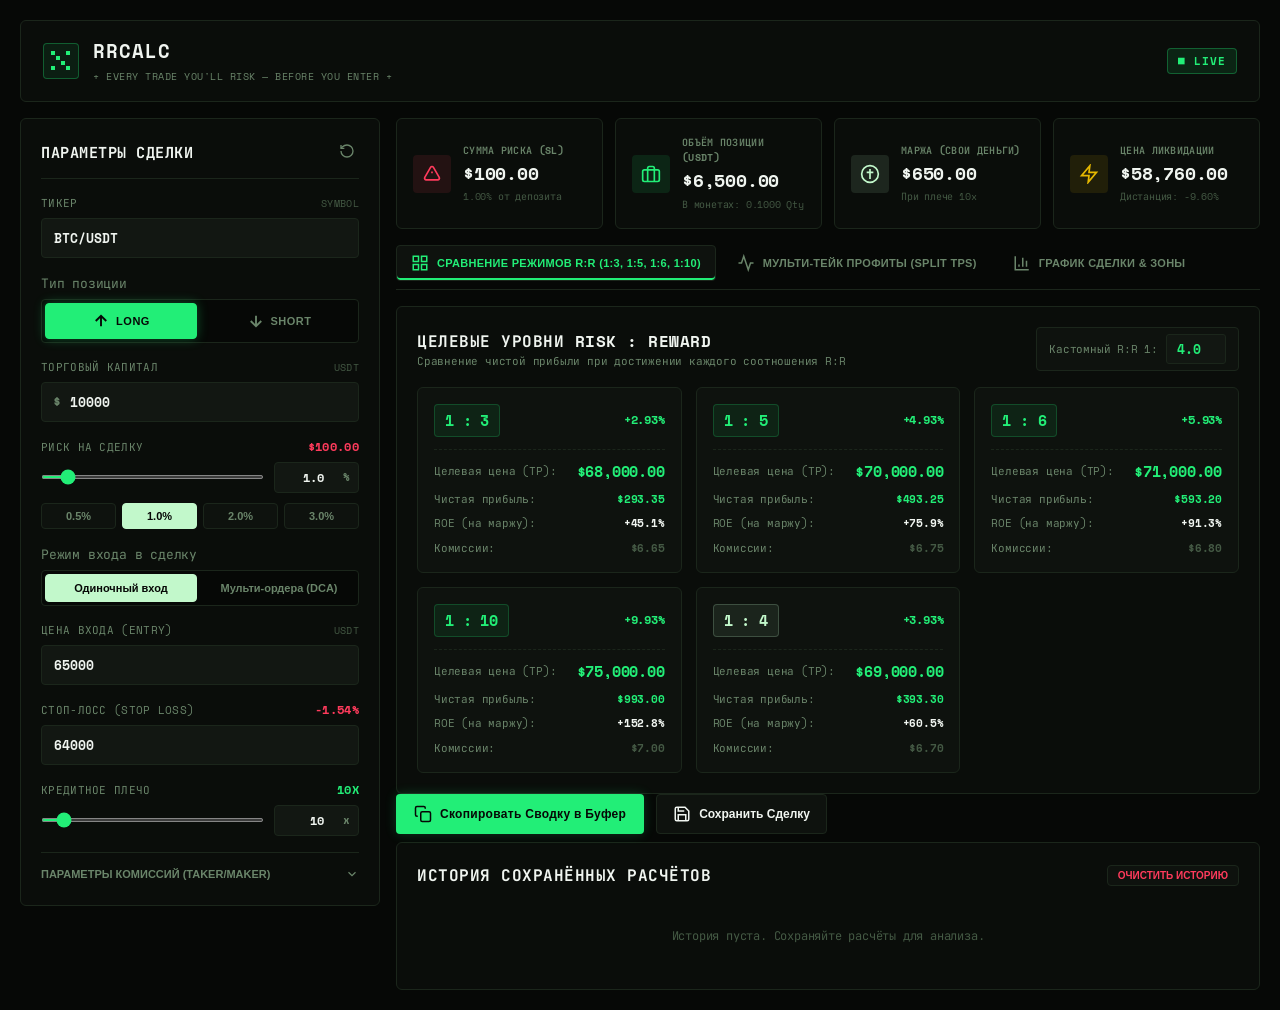
==== commit d0cda3b5: "Update ticker label to 'Тикер'" ====
--- a/index.html
+++ b/index.html
@@ -53,7 +53,7 @@
                 <!-- Ticker / Coin Symbol -->
                 <div class="input-group">
                     <div class="label-row">
-                        <label for="tickerInput">Тикер / Актив</label>
+                        <label for="tickerInput">Тикер</label>
                         <span class="unit">SYMBOL</span>
                     </div>
                     <div class="input-wrapper">
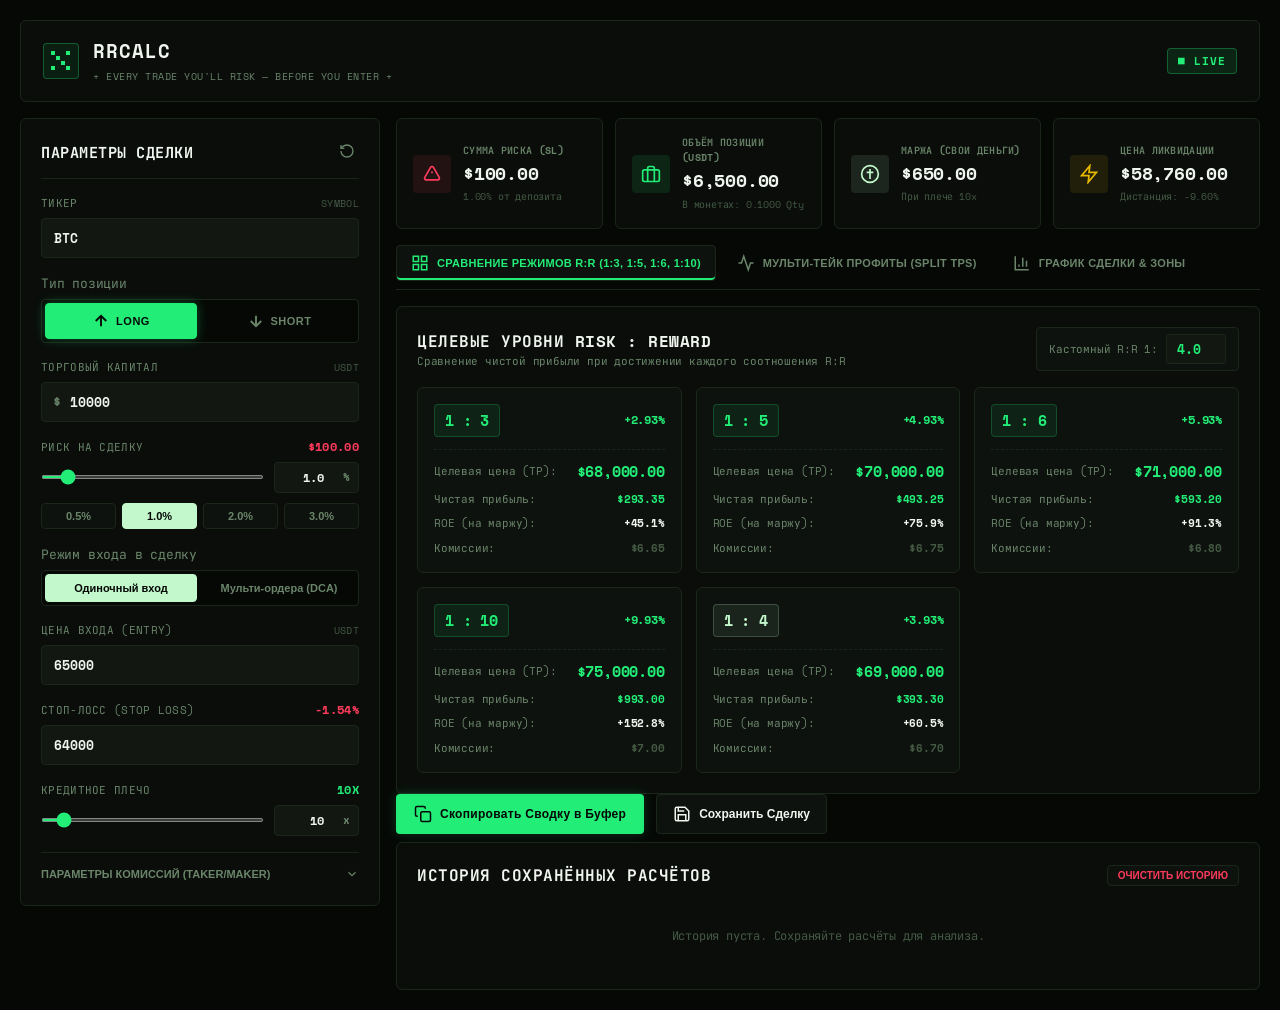
==== commit 017800f4: "Change default ticker from BTC/USDT to BTC" ====
--- a/index.html
+++ b/index.html
@@ -57,7 +57,7 @@
                         <span class="unit">SYMBOL</span>
                     </div>
                     <div class="input-wrapper">
-                        <input type="text" id="tickerInput" value="BTC/USDT" placeholder="BTC/USDT" style="text-transform: uppercase;">
+                        <input type="text" id="tickerInput" value="BTC" placeholder="BTC" style="text-transform: uppercase;">
                     </div>
                 </div>
 
@@ -478,6 +478,7 @@
                     Загрузить в калькулятор
                 </button>
                 <button id="modalCopyBtn" class="btn-secondary">Скопировать сводку</button>
+                <button id="modalDeleteBtn" class="btn-secondary danger-text">Удалить сделку</button>
                 <button id="modalCloseBtn" class="btn-secondary">Закрыть</button>
             </div>
         </div>
--- a/styles.css
+++ b/styles.css
@@ -1076,6 +1076,31 @@
     color: var(--text-dim);
 }
 
+.history-header-actions {
+    display: flex;
+    align-items: center;
+    gap: 8px;
+}
+
+.history-delete-btn {
+    background: transparent;
+    border: none;
+    color: var(--text-dim);
+    cursor: pointer;
+    padding: 3px;
+    border-radius: var(--radius-sm);
+    display: flex;
+    align-items: center;
+    justify-content: center;
+    transition: var(--transition-fast);
+    line-height: 1;
+}
+
+.history-delete-btn:hover {
+    color: var(--color-short);
+    background: rgba(255, 59, 92, 0.15);
+}
+
 .empty-state {
     grid-column: 1 / -1;
     text-align: center;
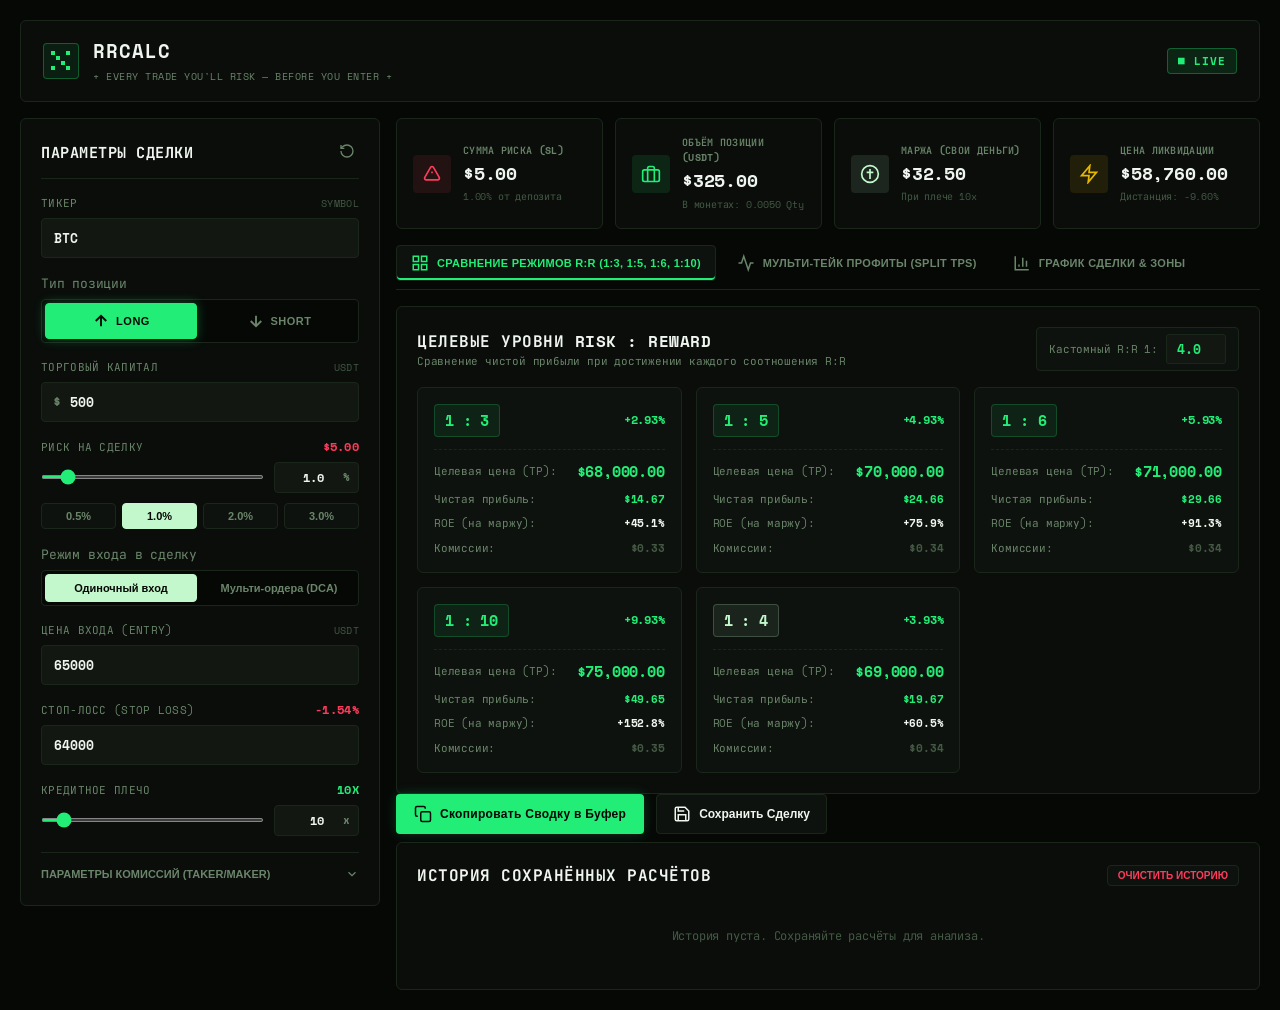
==== commit a450aa88: "Set default reset capital to" ====
--- a/index.html
+++ b/index.html
@@ -88,7 +88,7 @@
                     </div>
                     <div class="input-wrapper has-symbol">
                         <span class="currency-symbol">$</span>
-                        <input type="number" id="capitalInput" value="10000" step="100" min="1" placeholder="10000">
+                        <input type="number" id="capitalInput" value="500" step="50" min="1" placeholder="500">
                     </div>
                 </div>
 
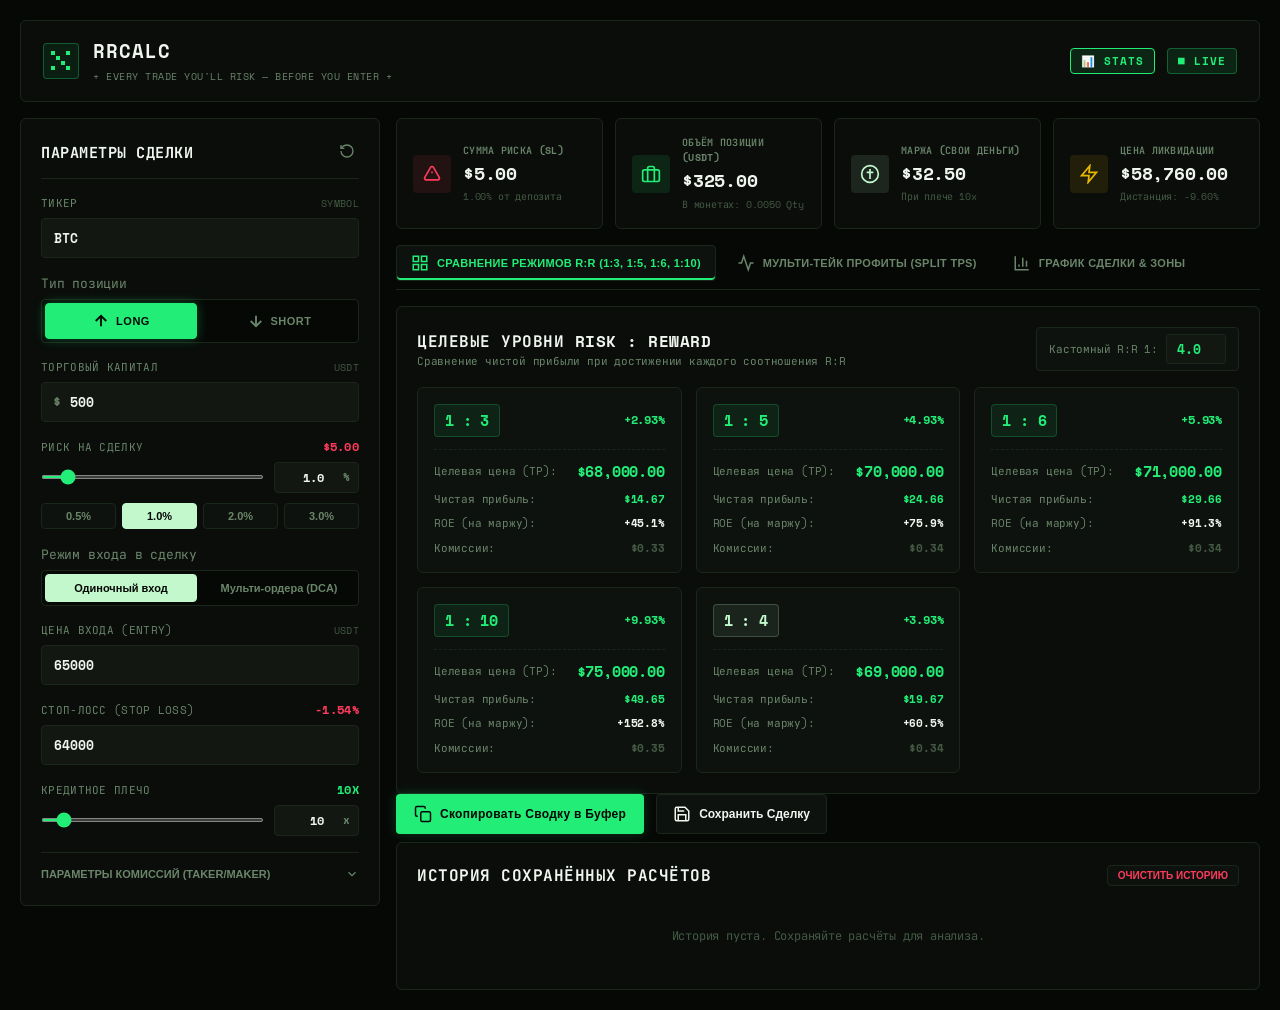
==== commit fa6e0fca: "Add analytics dashboard with monthly, quarterly and yearly reports" ====
--- a/index.html
+++ b/index.html
@@ -31,7 +31,8 @@
                     <span class="brand-sub">+ EVERY TRADE YOU'LL RISK — BEFORE YOU ENTER +</span>
                 </div>
             </div>
-            <div class="header-status">
+            <div class="header-status" style="display: flex; gap: 12px; align-items: center;">
+                <a href="dashboard.html" class="live-badge" style="text-decoration: none; color: #22EE77; border-color: #22EE77; cursor: pointer;">📊 STATS</a>
                 <span class="live-badge">■ LIVE</span>
             </div>
         </header>
@@ -454,7 +455,7 @@
         <div class="modal-card">
             <div class="modal-header">
                 <div>
-                    <h3 id="modalTitle">🟢 LONG BTC/USDT (10x)</h3>
+                    <h3 id="modalTitle">🟢 BTC (10x)</h3>
                     <span id="modalTimestamp" class="modal-time">Сохранено: 08:52</span>
                 </div>
                 <button id="closeModalBtn" class="btn-icon" title="Закрыть">
@@ -470,16 +471,36 @@
             </div>
 
             <div class="modal-footer">
-                <button id="modalRestoreBtn" class="btn-primary">
-                    <svg width="16" height="16" viewBox="0 0 24 24" fill="none" stroke="currentColor" stroke-width="2">
-                        <path d="M3 12a9 9 0 1 0 9-9 9.75 9.75 0 0 0-6.74 2.74L3 8"/>
-                        <path d="M3 3v5h5"/>
-                    </svg>
-                    Загрузить в калькулятор
-                </button>
-                <button id="modalCopyBtn" class="btn-secondary">Скопировать сводку</button>
-                <button id="modalDeleteBtn" class="btn-secondary danger-text">Удалить сделку</button>
-                <button id="modalCloseBtn" class="btn-secondary">Закрыть</button>
+                <div id="modalViewActions" style="display: flex; gap: 8px; flex-wrap: wrap; width: 100%; justify-content: flex-end;">
+                    <button id="modalRestoreBtn" class="btn-primary">
+                        <svg width="16" height="16" viewBox="0 0 24 24" fill="none" stroke="currentColor" stroke-width="2">
+                            <path d="M3 12a9 9 0 1 0 9-9 9.75 9.75 0 0 0-6.74 2.74L3 8"/>
+                            <path d="M3 3v5h5"/>
+                        </svg>
+                        Загрузить в калькулятор
+                    </button>
+                    <button id="modalEditBtn" class="btn-secondary">
+                        <svg width="14" height="14" viewBox="0 0 24 24" fill="none" stroke="currentColor" stroke-width="2">
+                            <path d="M12 20h9"/>
+                            <path d="M16.5 3.5a2.121 2.121 0 0 1 3 3L7 19l-4 1 1-4L16.5 3.5z"/>
+                        </svg>
+                        Редактировать
+                    </button>
+                    <button id="modalCopyBtn" class="btn-secondary">Скопировать сводку</button>
+                    <button id="modalDeleteBtn" class="btn-secondary danger-text">Удалить сделку</button>
+                    <button id="modalCloseBtn" class="btn-secondary">Закрыть</button>
+                </div>
+                <div id="modalEditActions" style="display: none; gap: 8px; flex-wrap: wrap; width: 100%; justify-content: flex-end;">
+                    <button id="modalSaveEditBtn" class="btn-primary">
+                        <svg width="16" height="16" viewBox="0 0 24 24" fill="none" stroke="currentColor" stroke-width="2">
+                            <path d="M19 21H5a2 2 0 0 1-2-2V5a2 2 0 0 1 2-2h11l5 5v11a2 2 0 0 1-2 2z"/>
+                            <polyline points="17 21 17 13 7 13 7 21"/>
+                            <polyline points="7 3 7 8 15 8"/>
+                        </svg>
+                        Сохранить изменения
+                    </button>
+                    <button id="modalCancelEditBtn" class="btn-secondary">Отмена</button>
+                </div>
             </div>
         </div>
     </div>
--- a/styles.css
+++ b/styles.css
@@ -1251,6 +1251,106 @@
     flex-wrap: wrap;
 }
 
+/* Modal Edit Mode Styles */
+.modal-edit-box {
+    background: var(--bg-card);
+    border: 1px solid var(--border-accent);
+    border-radius: var(--radius-sm);
+    padding: 14px;
+    display: flex;
+    flex-direction: column;
+    gap: 12px;
+}
+
+.modal-edit-header {
+    display: flex;
+    justify-content: space-between;
+    align-items: center;
+    font-size: 11px;
+    font-weight: 700;
+    color: var(--color-long);
+    text-transform: uppercase;
+    letter-spacing: 0.5px;
+}
+
+.modal-edit-grid {
+    display: grid;
+    grid-template-columns: repeat(auto-fit, minmax(130px, 1fr));
+    gap: 10px;
+}
+
+.modal-edit-field {
+    display: flex;
+    flex-direction: column;
+    gap: 4px;
+}
+
+.modal-edit-field label {
+    font-size: 9px;
+    color: var(--text-muted);
+    font-weight: 600;
+    text-transform: uppercase;
+}
+
+.modal-edit-field input {
+    background: var(--bg-input);
+    border: 1px solid var(--border-color);
+    border-radius: var(--radius-sm);
+    color: var(--text-main);
+    font-family: var(--font-mono);
+    font-size: 12px;
+    font-weight: 700;
+    padding: 7px 10px;
+    outline: none;
+    transition: var(--transition-fast);
+}
+
+.modal-edit-field input:focus {
+    border-color: var(--color-long);
+}
+
+.modal-dir-switch {
+    display: flex;
+    gap: 6px;
+}
+
+.modal-dir-btn {
+    flex: 1;
+    background: var(--bg-input);
+    border: 1px solid var(--border-color);
+    color: var(--text-muted);
+    padding: 6px 8px;
+    border-radius: var(--radius-sm);
+    font-family: var(--font-mono);
+    font-size: 11px;
+    font-weight: 700;
+    cursor: pointer;
+    transition: var(--transition-fast);
+}
+
+.modal-dir-btn.active.long {
+    background: rgba(34, 238, 119, 0.15);
+    border-color: var(--color-long);
+    color: var(--color-long);
+}
+
+.modal-dir-btn.active.short {
+    background: rgba(255, 59, 92, 0.15);
+    border-color: var(--color-short);
+    color: var(--color-short);
+}
+
+.modal-edit-error {
+    color: var(--color-short);
+    font-size: 10px;
+    font-weight: 700;
+    display: none;
+}
+
+.modal-edit-error.visible {
+    display: block;
+}
+
 /* ==========================================================================
    MOBILE & TABLET RESPONSIVE ADAPTATION
    ========================================================================== */
